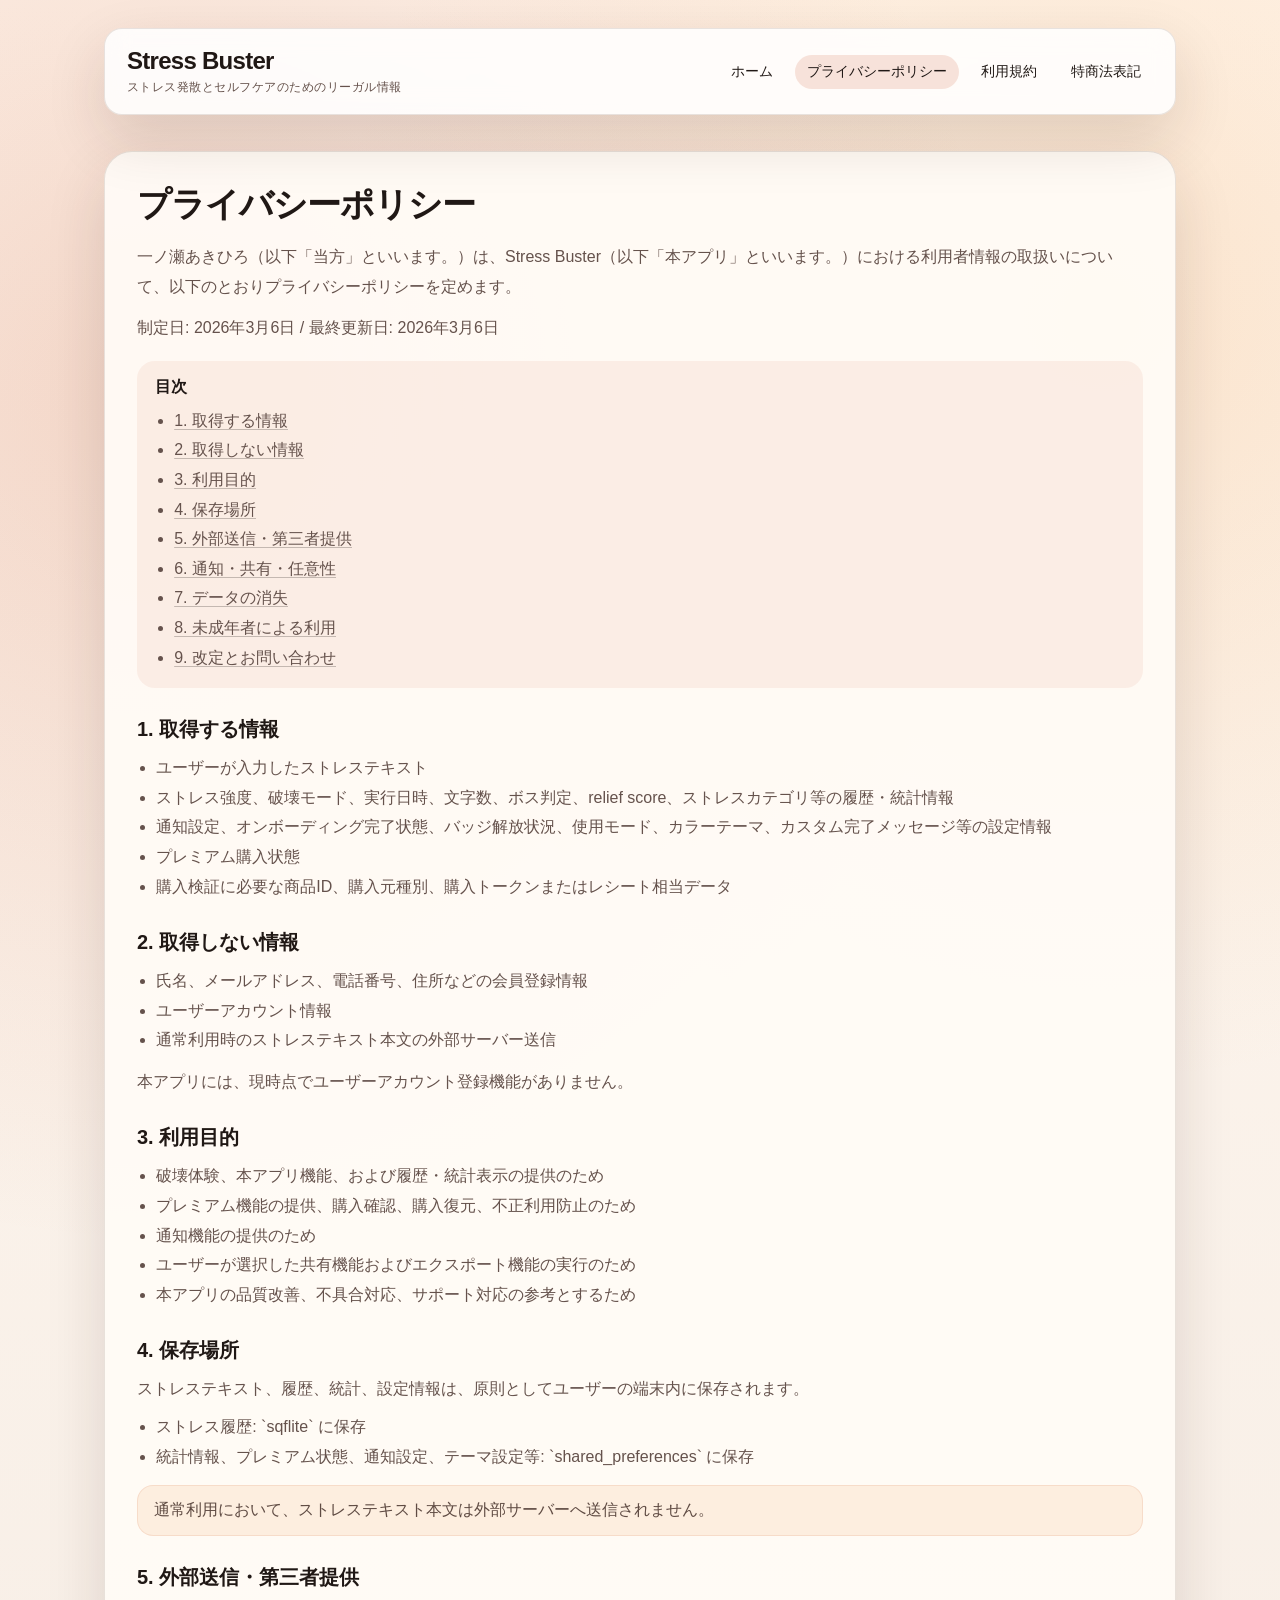
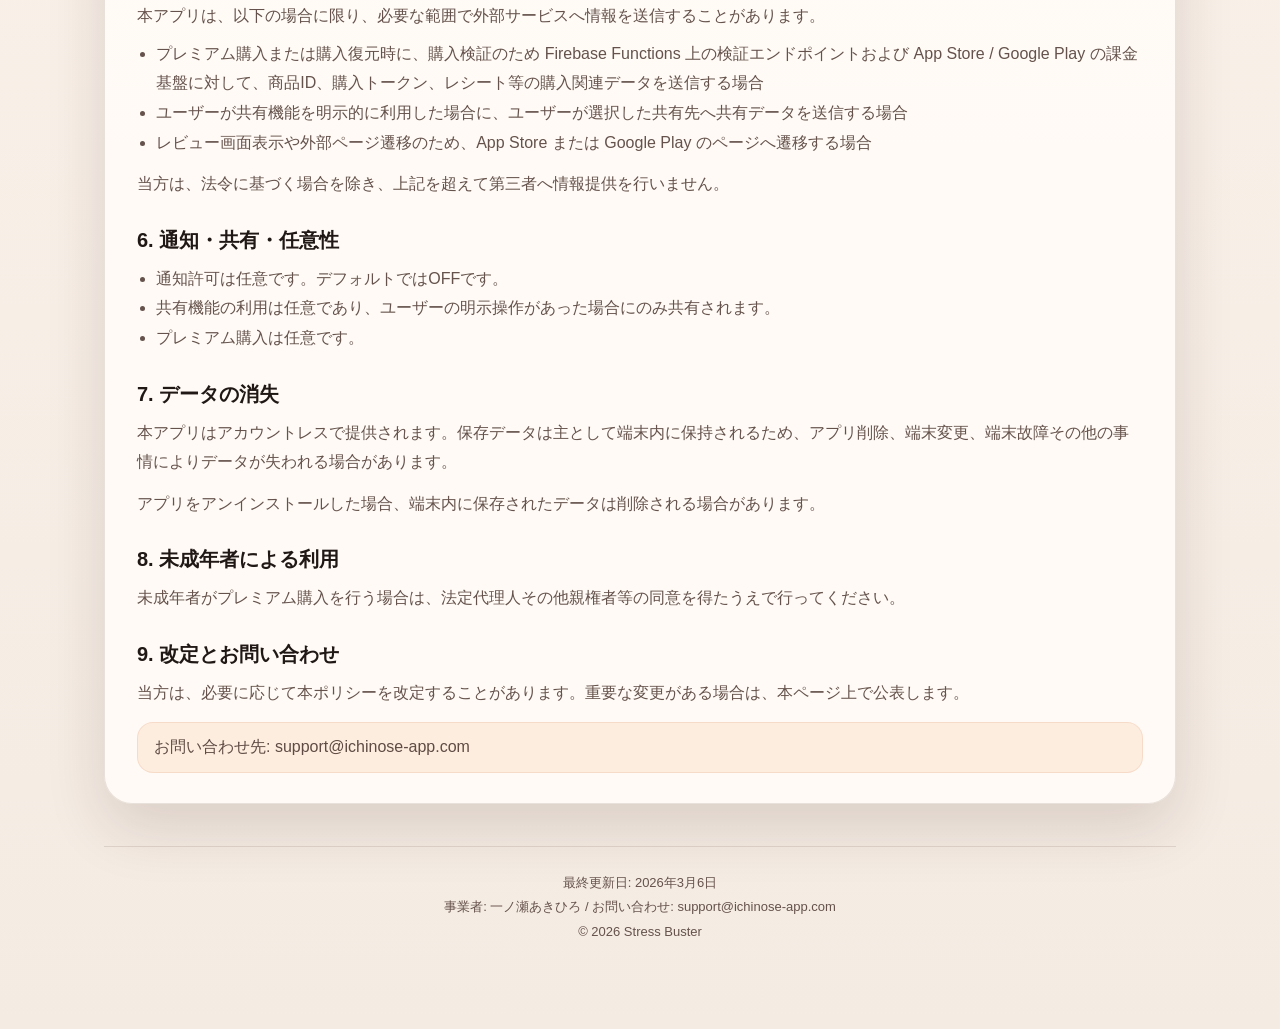
==== privacy.html @ b9424656 "Split legal site into separate pages" ====
<!doctype html>
<html lang="ja">
<head>
  <meta charset="utf-8">
  <meta name="viewport" content="width=device-width, initial-scale=1">
  <title>プライバシーポリシー | Stress Buster</title>
  <meta name="description" content="Stress Buster のプライバシーポリシーです。取得する情報、保存場所、購入検証時の外部送信、任意設定の扱いを記載しています。">
  <link rel="stylesheet" href="assets/styles.css">
</head>
<body>
  <a class="skip-link" href="#main">本文へスキップ</a>
  <div class="page">
    <header class="header">
      <div class="brand">
        <span class="brand-title">Stress Buster</span>
        <span class="brand-subtitle">ストレス発散とセルフケアのためのリーガル情報</span>
      </div>
      <nav class="nav" aria-label="グローバルナビゲーション">
        <a href="index.html">ホーム</a>
        <a href="privacy.html" class="active">プライバシーポリシー</a>
        <a href="terms.html">利用規約</a>
        <a href="tokusho.html">特商法表記</a>
      </nav>
    </header>

    <main id="main">
      <article class="doc">
        <h1>プライバシーポリシー</h1>
        <p>一ノ瀬あきひろ（以下「当方」といいます。）は、Stress Buster（以下「本アプリ」といいます。）における利用者情報の取扱いについて、以下のとおりプライバシーポリシーを定めます。</p>
        <p>制定日: 2026年3月6日 / 最終更新日: 2026年3月6日</p>

        <div class="toc">
          <strong>目次</strong>
          <ul>
            <li><a href="#sec-1">1. 取得する情報</a></li>
            <li><a href="#sec-2">2. 取得しない情報</a></li>
            <li><a href="#sec-3">3. 利用目的</a></li>
            <li><a href="#sec-4">4. 保存場所</a></li>
            <li><a href="#sec-5">5. 外部送信・第三者提供</a></li>
            <li><a href="#sec-6">6. 通知・共有・任意性</a></li>
            <li><a href="#sec-7">7. データの消失</a></li>
            <li><a href="#sec-8">8. 未成年者による利用</a></li>
            <li><a href="#sec-9">9. 改定とお問い合わせ</a></li>
          </ul>
        </div>

        <h2 id="sec-1">1. 取得する情報</h2>
        <ul>
          <li>ユーザーが入力したストレステキスト</li>
          <li>ストレス強度、破壊モード、実行日時、文字数、ボス判定、relief score、ストレスカテゴリ等の履歴・統計情報</li>
          <li>通知設定、オンボーディング完了状態、バッジ解放状況、使用モード、カラーテーマ、カスタム完了メッセージ等の設定情報</li>
          <li>プレミアム購入状態</li>
          <li>購入検証に必要な商品ID、購入元種別、購入トークンまたはレシート相当データ</li>
        </ul>

        <h2 id="sec-2">2. 取得しない情報</h2>
        <ul>
          <li>氏名、メールアドレス、電話番号、住所などの会員登録情報</li>
          <li>ユーザーアカウント情報</li>
          <li>通常利用時のストレステキスト本文の外部サーバー送信</li>
        </ul>
        <p>本アプリには、現時点でユーザーアカウント登録機能がありません。</p>

        <h2 id="sec-3">3. 利用目的</h2>
        <ul>
          <li>破壊体験、本アプリ機能、および履歴・統計表示の提供のため</li>
          <li>プレミアム機能の提供、購入確認、購入復元、不正利用防止のため</li>
          <li>通知機能の提供のため</li>
          <li>ユーザーが選択した共有機能およびエクスポート機能の実行のため</li>
          <li>本アプリの品質改善、不具合対応、サポート対応の参考とするため</li>
        </ul>

        <h2 id="sec-4">4. 保存場所</h2>
        <p>ストレステキスト、履歴、統計、設定情報は、原則としてユーザーの端末内に保存されます。</p>
        <ul>
          <li>ストレス履歴: `sqflite` に保存</li>
          <li>統計情報、プレミアム状態、通知設定、テーマ設定等: `shared_preferences` に保存</li>
        </ul>
        <div class="notice">
          通常利用において、ストレステキスト本文は外部サーバーへ送信されません。
        </div>

        <h2 id="sec-5">5. 外部送信・第三者提供</h2>
        <p>本アプリは、以下の場合に限り、必要な範囲で外部サービスへ情報を送信することがあります。</p>
        <ul>
          <li>プレミアム購入または購入復元時に、購入検証のため Firebase Functions 上の検証エンドポイントおよび App Store / Google Play の課金基盤に対して、商品ID、購入トークン、レシート等の購入関連データを送信する場合</li>
          <li>ユーザーが共有機能を明示的に利用した場合に、ユーザーが選択した共有先へ共有データを送信する場合</li>
          <li>レビュー画面表示や外部ページ遷移のため、App Store または Google Play のページへ遷移する場合</li>
        </ul>
        <p>当方は、法令に基づく場合を除き、上記を超えて第三者へ情報提供を行いません。</p>

        <h2 id="sec-6">6. 通知・共有・任意性</h2>
        <ul>
          <li>通知許可は任意です。デフォルトではOFFです。</li>
          <li>共有機能の利用は任意であり、ユーザーの明示操作があった場合にのみ共有されます。</li>
          <li>プレミアム購入は任意です。</li>
        </ul>

        <h2 id="sec-7">7. データの消失</h2>
        <p>本アプリはアカウントレスで提供されます。保存データは主として端末内に保持されるため、アプリ削除、端末変更、端末故障その他の事情によりデータが失われる場合があります。</p>
        <p>アプリをアンインストールした場合、端末内に保存されたデータは削除される場合があります。</p>

        <h2 id="sec-8">8. 未成年者による利用</h2>
        <p>未成年者がプレミアム購入を行う場合は、法定代理人その他親権者等の同意を得たうえで行ってください。</p>

        <h2 id="sec-9">9. 改定とお問い合わせ</h2>
        <p>当方は、必要に応じて本ポリシーを改定することがあります。重要な変更がある場合は、本ページ上で公表します。</p>
        <div class="notice">
          お問い合わせ先: <a href="mailto:support@ichinose-app.com">support@ichinose-app.com</a>
        </div>
      </article>
    </main>

    <button class="back-to-top" aria-label="ページトップへ戻る" onclick="window.scrollTo({top: 0, behavior: 'smooth'})">↑</button>

    <footer class="footer">
      <div>最終更新日: 2026年3月6日</div>
      <div>事業者: 一ノ瀬あきひろ / お問い合わせ: support@ichinose-app.com</div>
      <div>© 2026 Stress Buster</div>
    </footer>
  </div>
  <script>
    (function () {
      var button = document.querySelector('.back-to-top');
      if (!button) return;
      window.addEventListener('scroll', function () {
        button.classList.toggle('visible', window.scrollY > 320);
      });
    })();
  </script>
</body>
</html>
---- assets/styles.css ----
:root {
  --ink: #201815;
  --muted: #65524c;
  --accent: #cc5a31;
  --accent-2: #f2a65a;
  --paper: rgba(255, 251, 246, 0.94);
  --line: rgba(92, 63, 51, 0.14);
  --shadow: 0 24px 60px rgba(57, 31, 22, 0.14);
}

* {
  box-sizing: border-box;
}

html {
  scroll-behavior: smooth;
}

html,
body {
  margin: 0;
  padding: 0;
  min-height: 100%;
  color: var(--ink);
  background:
    radial-gradient(circle at 12% 15%, rgba(204, 90, 49, 0.20) 0, rgba(204, 90, 49, 0) 34%),
    radial-gradient(circle at 86% 12%, rgba(242, 166, 90, 0.22) 0, rgba(242, 166, 90, 0) 30%),
    linear-gradient(180deg, #fff7ef 0%, #f4ebe3 100%);
  font-family: "Hiragino Sans", "Yu Gothic", "Noto Sans JP", sans-serif;
}

body::before {
  content: "";
  position: fixed;
  inset: 0;
  background-image:
    linear-gradient(rgba(136, 99, 80, 0.05) 1px, transparent 1px),
    linear-gradient(90deg, rgba(136, 99, 80, 0.05) 1px, transparent 1px);
  background-size: 24px 24px;
  pointer-events: none;
  z-index: -1;
}

a {
  color: inherit;
  text-decoration: none;
}

a:focus-visible,
button:focus-visible {
  outline: 3px solid rgba(204, 90, 49, 0.45);
  outline-offset: 3px;
}

.skip-link {
  position: absolute;
  top: -100%;
  left: 16px;
  z-index: 100;
  padding: 8px 14px;
  border-radius: 999px;
  color: #fff;
  background: var(--accent);
  font-size: 14px;
  font-weight: 700;
  transition: top 0.2s ease;
}

.skip-link:focus {
  top: 12px;
}

.page {
  max-width: 1120px;
  margin: 0 auto;
  padding: 28px 24px 84px;
}

.header {
  position: sticky;
  top: 16px;
  z-index: 20;
  display: flex;
  align-items: center;
  justify-content: space-between;
  gap: 16px;
  padding: 18px 22px;
  border-radius: 18px;
  background: rgba(255, 255, 255, 0.86);
  border: 1px solid var(--line);
  box-shadow: var(--shadow);
  backdrop-filter: blur(12px);
}

.brand {
  display: flex;
  flex-direction: column;
  gap: 4px;
}

.brand-title {
  font-size: 24px;
  font-weight: 800;
  letter-spacing: -0.03em;
}

.brand-subtitle {
  font-size: 12px;
  color: var(--muted);
  letter-spacing: 0.04em;
}

.nav {
  display: flex;
  flex-wrap: wrap;
  gap: 10px;
  font-size: 14px;
}

.nav a {
  padding: 8px 12px;
  border-radius: 999px;
  transition: background 0.2s ease, transform 0.2s ease;
}

.nav a:hover {
  background: rgba(204, 90, 49, 0.10);
  transform: translateY(-1px);
}

.nav a.active {
  background: rgba(204, 90, 49, 0.16);
}

.hero {
  display: grid;
  grid-template-columns: minmax(0, 1.4fr) minmax(280px, 0.9fr);
  gap: 24px;
  margin-top: 36px;
}

.hero-card,
.hero-side,
.panel,
.doc {
  background: var(--paper);
  border: 1px solid var(--line);
  box-shadow: var(--shadow);
}

.hero-card {
  padding: 32px;
  border-radius: 30px;
}

.eyebrow {
  display: inline-flex;
  align-items: center;
  padding: 6px 12px;
  border-radius: 999px;
  background: rgba(204, 90, 49, 0.10);
  color: var(--accent);
  font-size: 13px;
  font-weight: 700;
}

.hero-card h1 {
  margin: 14px 0 12px;
  font-size: clamp(34px, 5vw, 58px);
  line-height: 1.05;
  letter-spacing: -0.05em;
}

.hero-card p,
.panel p,
.panel li,
.card-link p,
.doc p,
.doc li {
  color: var(--muted);
  line-height: 1.85;
}

.badges {
  display: flex;
  flex-wrap: wrap;
  gap: 10px;
  margin-top: 20px;
}

.badge {
  padding: 7px 12px;
  border-radius: 999px;
  border: 1px solid var(--line);
  background: rgba(255, 255, 255, 0.82);
  font-size: 13px;
}

.hero-side {
  position: relative;
  overflow: hidden;
  border-radius: 30px;
  padding: 28px;
}

.hero-side::before,
.hero-side::after {
  content: "";
  position: absolute;
  border-radius: 50%;
}

.hero-side::before {
  width: 220px;
  height: 220px;
  top: -34px;
  right: -20px;
  background: radial-gradient(circle, rgba(204, 90, 49, 0.92) 0%, rgba(242, 166, 90, 0.30) 72%);
}

.hero-side::after {
  width: 170px;
  height: 170px;
  bottom: -30px;
  left: -10px;
  background: radial-gradient(circle, rgba(242, 166, 90, 0.9) 0%, rgba(255, 236, 214, 0.20) 72%);
}

.hero-side-card {
  position: relative;
  z-index: 1;
  margin-top: 90px;
  padding: 20px 22px;
  border-radius: 18px;
  background: rgba(255, 255, 255, 0.9);
  border: 1px solid var(--line);
}

.hero-side-card strong {
  display: block;
  margin-bottom: 8px;
  font-size: 18px;
}

.grid,
.stats {
  display: grid;
  gap: 18px;
}

.grid {
  grid-template-columns: repeat(auto-fit, minmax(220px, 1fr));
  margin-top: 22px;
}

.stats {
  grid-template-columns: repeat(auto-fit, minmax(160px, 1fr));
  margin-top: 18px;
  gap: 12px;
}

.panel {
  margin-top: 42px;
  padding: 28px;
  border-radius: 24px;
}

.panel h2,
.doc h1 {
  margin: 0 0 14px;
  font-size: clamp(24px, 3.2vw, 34px);
  letter-spacing: -0.03em;
}

.card-link,
.stat {
  display: block;
  padding: 22px;
  border-radius: 20px;
  background: rgba(255, 255, 255, 0.82);
  border: 1px solid var(--line);
}

.card-link {
  transition: transform 0.2s ease, box-shadow 0.2s ease, background 0.2s ease;
}

.card-link:hover {
  transform: translateY(-2px);
  background: rgba(255, 255, 255, 0.96);
  box-shadow: 0 20px 45px rgba(57, 31, 22, 0.12);
}

.card-link h3 {
  margin: 0 0 8px;
  color: var(--accent);
  font-size: 18px;
}

.stat strong {
  display: block;
  font-size: 13px;
  color: var(--muted);
  margin-bottom: 6px;
}

.stat span {
  font-size: 20px;
  font-weight: 800;
}

.doc {
  margin-top: 36px;
  padding: 30px 32px;
  border-radius: 28px;
}

.doc h2 {
  margin: 28px 0 10px;
  font-size: 20px;
}

.doc p {
  margin: 0;
}

.doc p + p,
.doc ul + p,
.doc .notice + p,
.doc .table-wrap + p {
  margin-top: 12px;
}

.doc ul {
  margin: 8px 0 0;
  padding-left: 1.2rem;
}

.toc {
  margin-top: 18px;
  padding: 16px 18px;
  border-radius: 18px;
  background: rgba(204, 90, 49, 0.08);
}

.toc strong {
  display: block;
  margin-bottom: 8px;
}

.toc ul {
  margin: 0;
}

.toc a {
  text-decoration: underline;
  text-decoration-color: rgba(32, 24, 21, 0.25);
  text-underline-offset: 3px;
}

.notice {
  margin-top: 14px;
  padding: 14px 16px;
  border-radius: 16px;
  background: rgba(242, 166, 90, 0.14);
  border: 1px solid rgba(204, 90, 49, 0.12);
  color: #5f4b43;
}

.table-wrap {
  overflow-x: auto;
  margin-top: 14px;
}

table {
  width: 100%;
  border-collapse: collapse;
  min-width: 640px;
  background: rgba(255, 255, 255, 0.76);
}

th,
td {
  padding: 12px 14px;
  border: 1px solid var(--line);
  vertical-align: top;
  text-align: left;
}

th {
  width: 30%;
  background: rgba(204, 90, 49, 0.08);
}

.footer {
  margin-top: 42px;
  padding-top: 24px;
  border-top: 1px solid var(--line);
  text-align: center;
  color: var(--muted);
  font-size: 13px;
  line-height: 1.9;
}

.back-to-top {
  position: fixed;
  right: 24px;
  bottom: 24px;
  width: 46px;
  height: 46px;
  border: 1px solid var(--line);
  border-radius: 50%;
  background: rgba(255, 255, 255, 0.92);
  color: var(--ink);
  box-shadow: var(--shadow);
  cursor: pointer;
  opacity: 0;
  pointer-events: none;
  transition: opacity 0.25s ease, transform 0.2s ease;
}

.back-to-top.visible {
  opacity: 1;
  pointer-events: auto;
}

.back-to-top:hover {
  transform: translateY(-2px);
}

@media (max-width: 820px) {
  .page {
    padding: 20px 16px 72px;
  }

  .header {
    position: static;
    flex-direction: column;
    align-items: flex-start;
  }

  .nav {
    width: 100%;
  }

  .hero {
    grid-template-columns: 1fr;
  }

  .hero-side-card {
    margin-top: 120px;
  }

  .doc {
    padding: 24px 20px;
  }
}

@media print {
  body::before,
  .skip-link,
  .back-to-top,
  .hero-side {
    display: none !important;
  }

  html,
  body {
    background: #fff !important;
  }

  .header,
  .hero-card,
  .panel,
  .doc {
    box-shadow: none;
    background: #fff;
    border: 1px solid #ccc;
  }
}
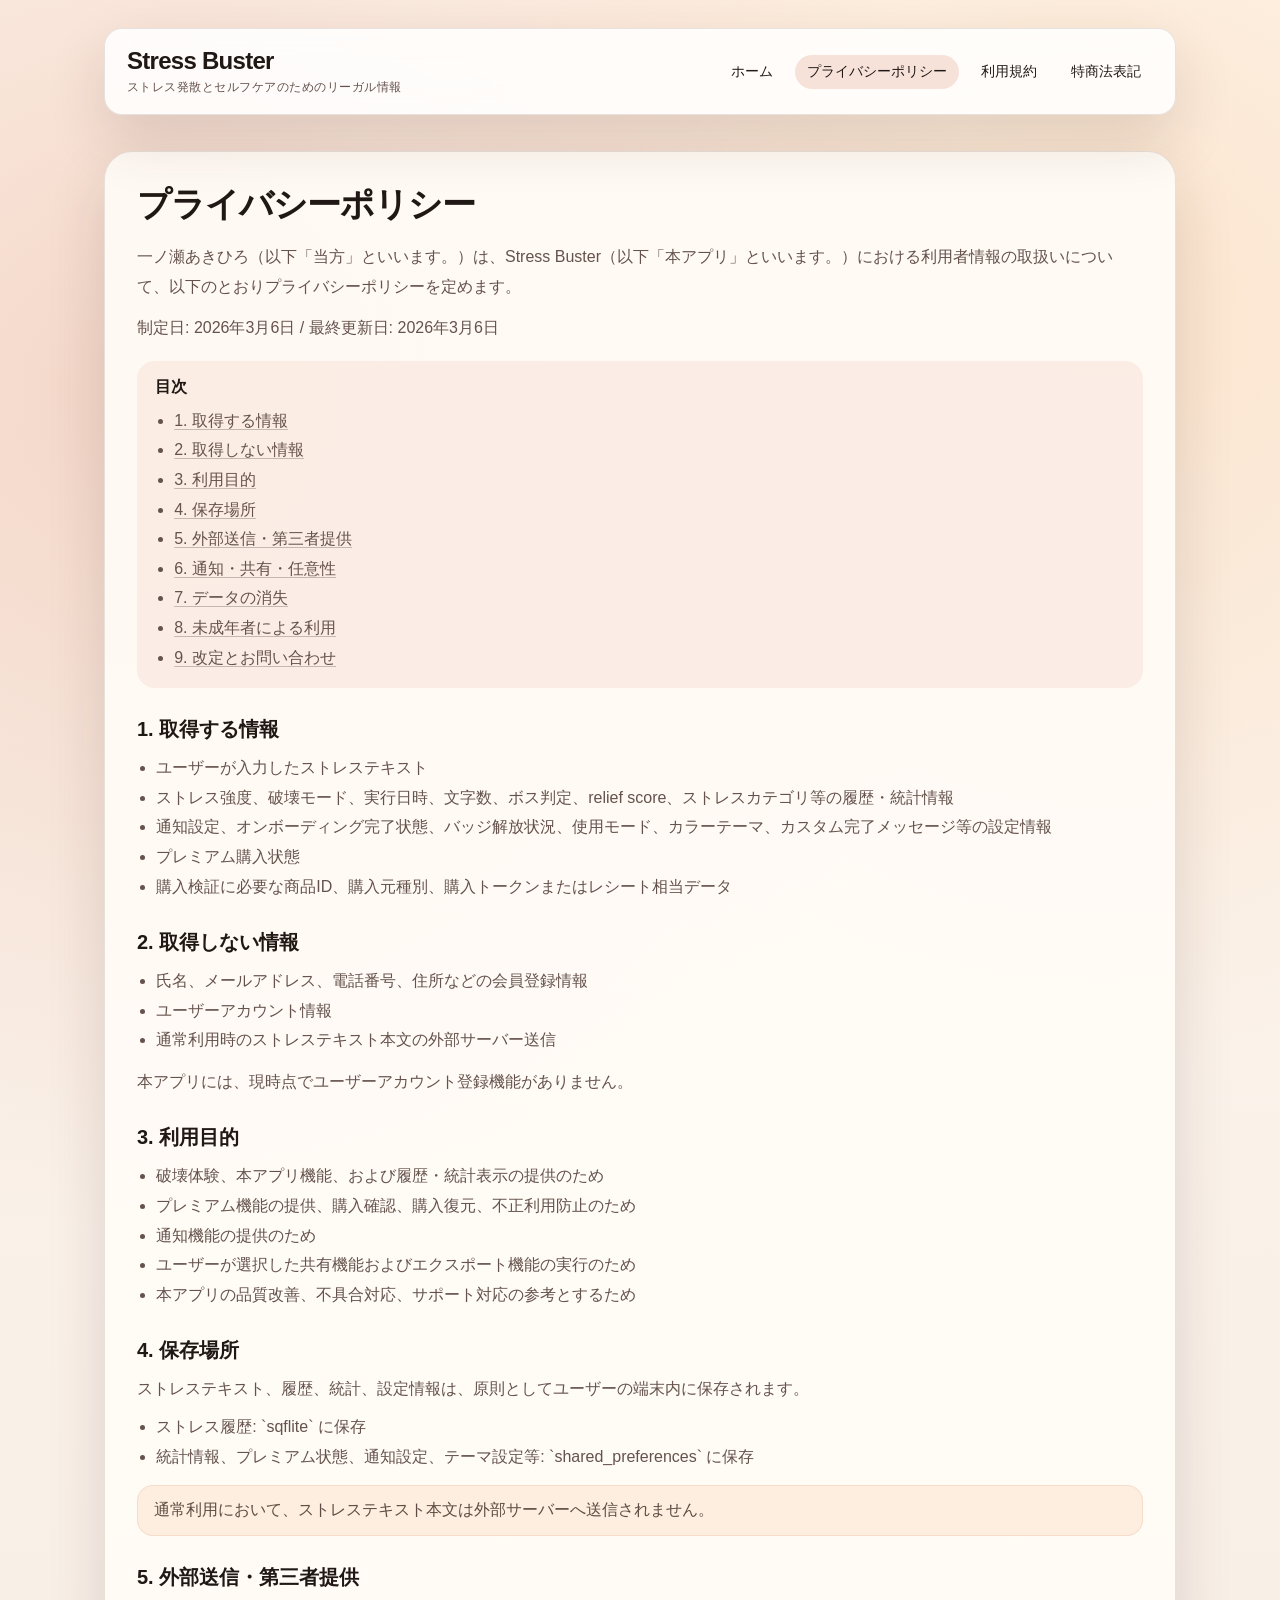
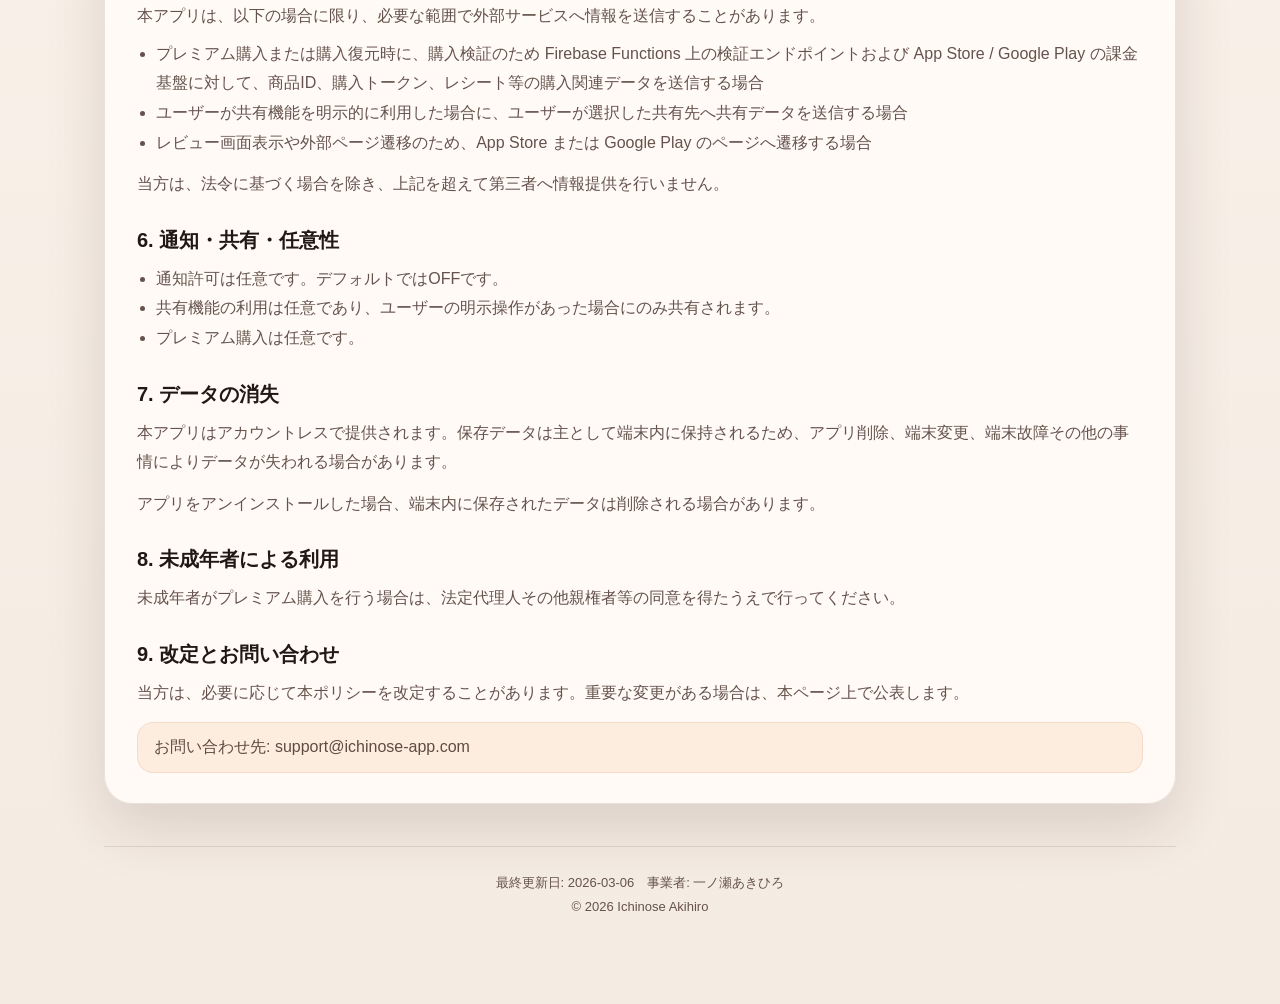
==== commit b2c4a4a1: "Adjust footer format across legal pages" ====
--- a/privacy.html
+++ b/privacy.html
@@ -114,9 +114,8 @@
     <button class="back-to-top" aria-label="ページトップへ戻る" onclick="window.scrollTo({top: 0, behavior: 'smooth'})">↑</button>
 
     <footer class="footer">
-      <div>最終更新日: 2026年3月6日</div>
-      <div>事業者: 一ノ瀬あきひろ / お問い合わせ: support@ichinose-app.com</div>
-      <div>© 2026 Stress Buster</div>
+      <div>最終更新日: 2026-03-06　事業者: 一ノ瀬あきひろ</div>
+      <div>© 2026 Ichinose Akihiro</div>
     </footer>
   </div>
   <script>
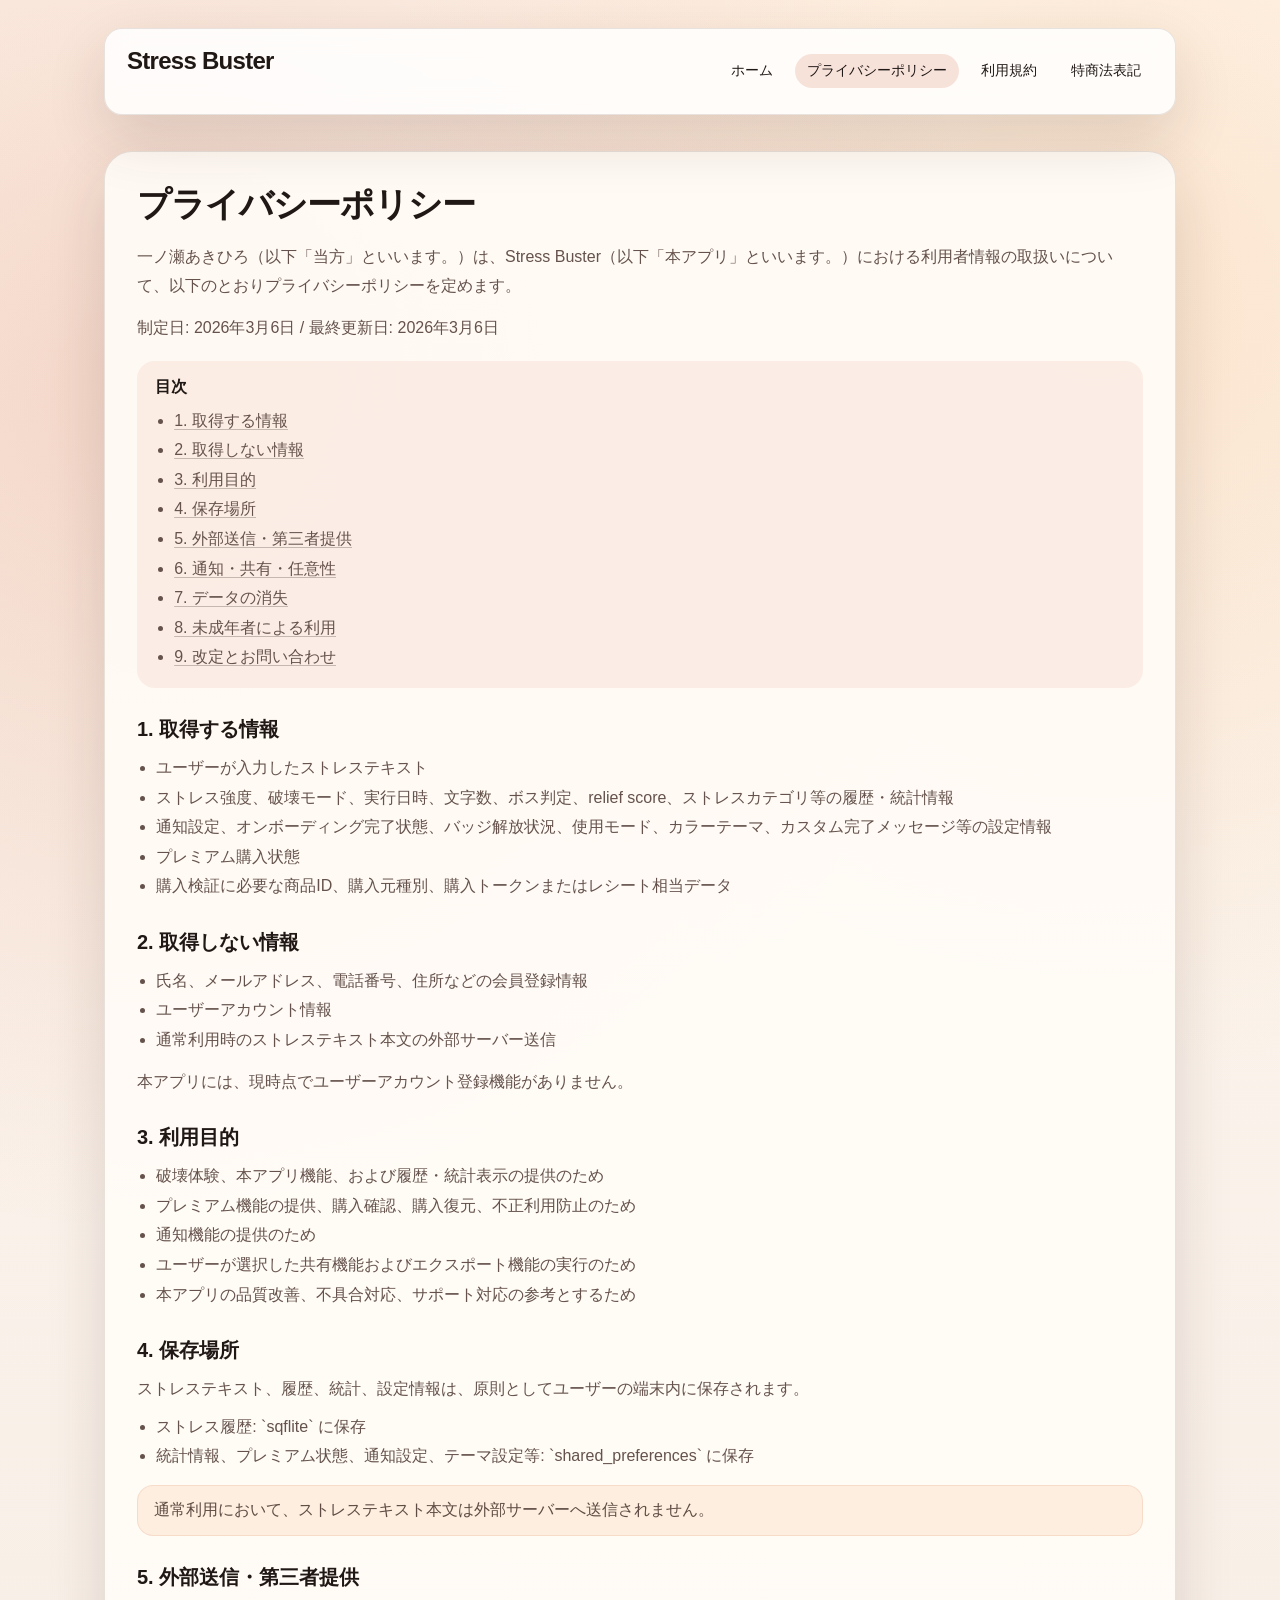
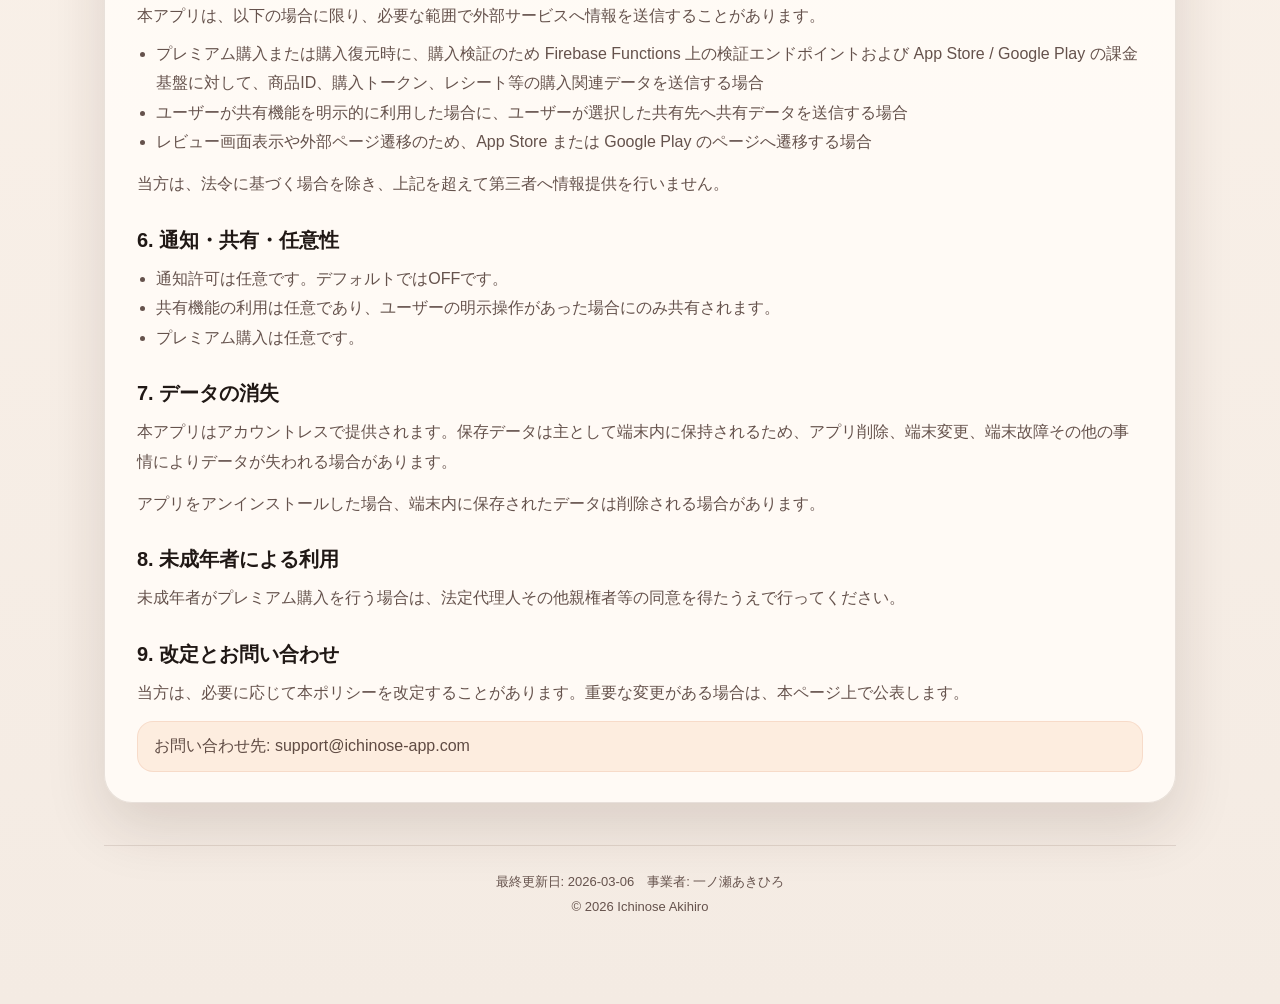
==== commit de909402: "Adjust homepage title and reserve blank subtitle area" ====
--- a/privacy.html
+++ b/privacy.html
@@ -13,7 +13,7 @@
     <header class="header">
       <div class="brand">
         <span class="brand-title">Stress Buster</span>
-        <span class="brand-subtitle">ストレス発散とセルフケアのためのリーガル情報</span>
+        <span class="brand-subtitle">&nbsp;</span>
       </div>
       <nav class="nav" aria-label="グローバルナビゲーション">
         <a href="index.html">ホーム</a>
--- a/assets/styles.css
+++ b/assets/styles.css
@@ -108,6 +108,7 @@
   font-size: 12px;
   color: var(--muted);
   letter-spacing: 0.04em;
+  min-height: 1.4em;
 }
 
 .nav {
